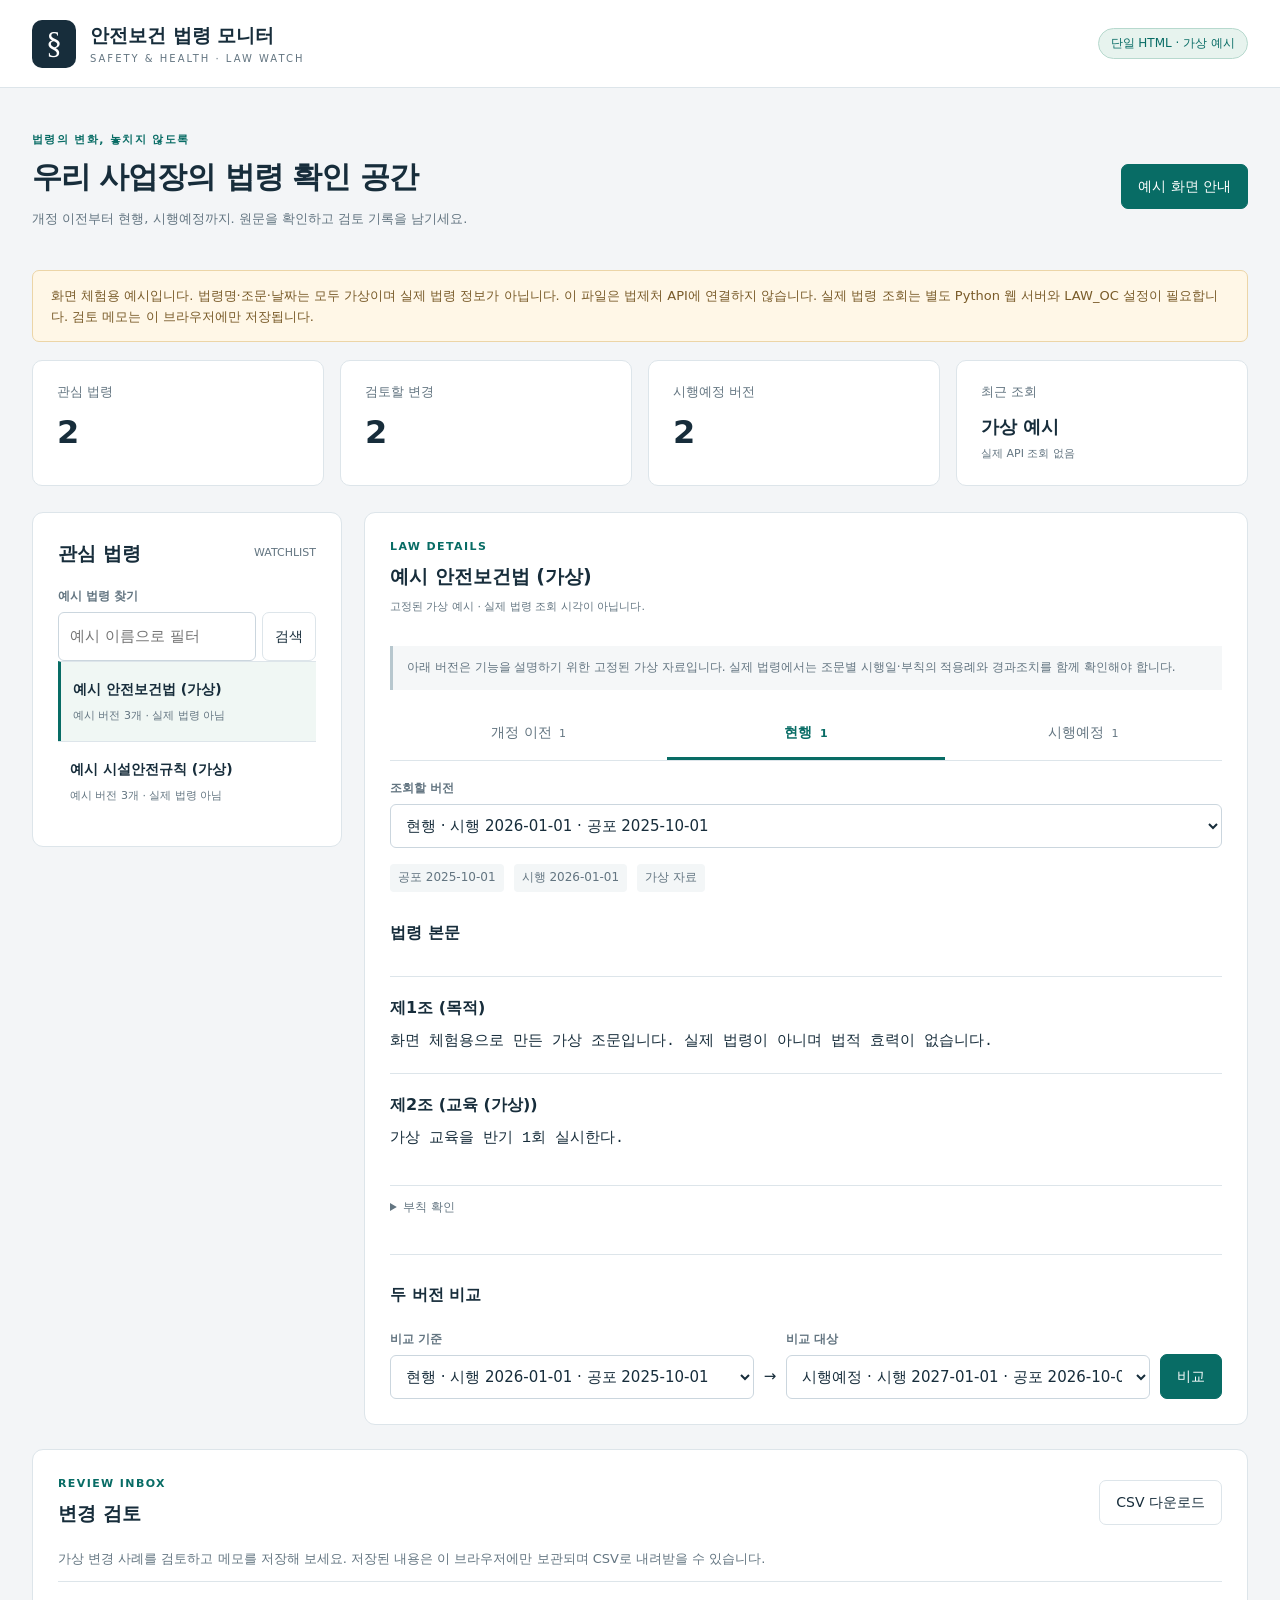
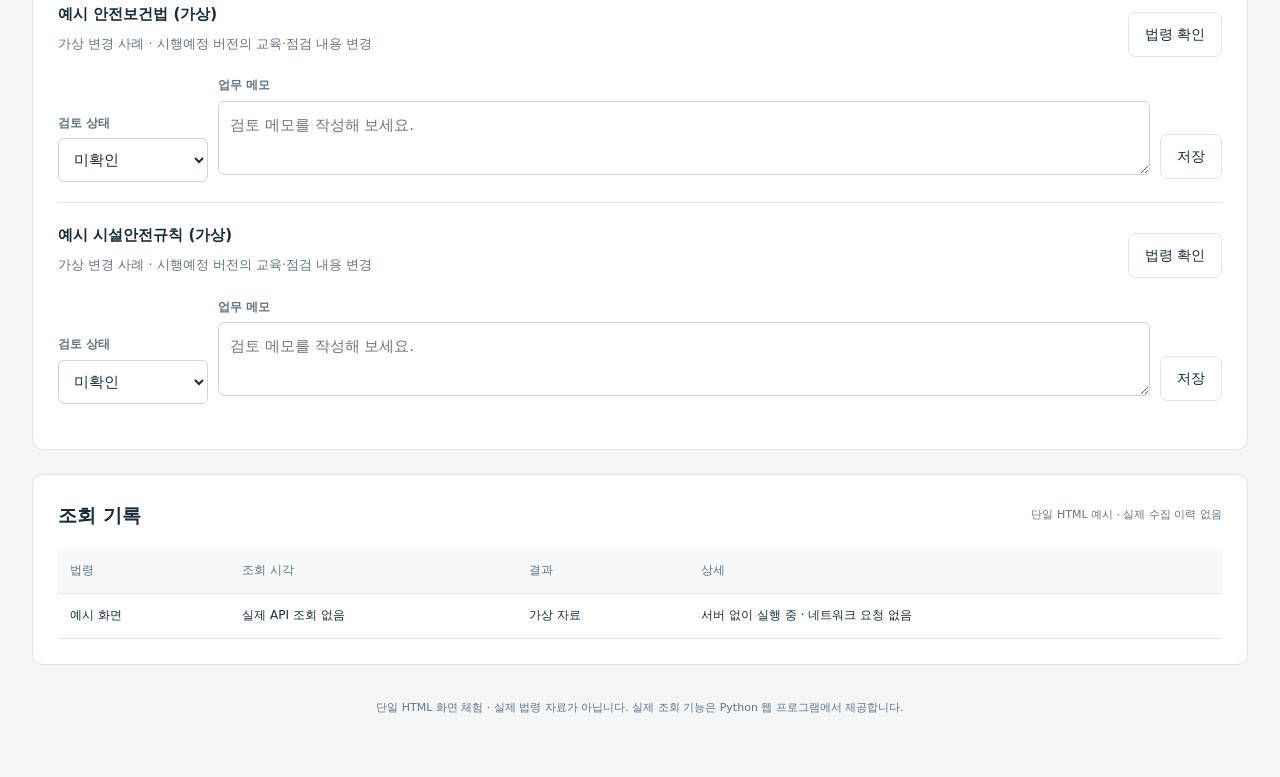
==== index.html @ ccb44c18 "Add standalone HTML preview for browser and GitHub Pages" ====
<!doctype html>
<html lang="ko">
<head>
<meta charset="utf-8"><meta name="viewport" content="width=device-width, initial-scale=1">
<title>안전보건 법령 모니터 · 화면 체험</title>
<style>
:root{--bg:#f3f5f7;--ink:#172d3b;--muted:#637581;--line:#dde5ea;--teal:#086c65;--pale:#e7f3ee;--white:#fff}*{box-sizing:border-box}body{margin:0;background:var(--bg);color:var(--ink);font:15px/1.65 system-ui,-apple-system,'Noto Sans KR',sans-serif}header{height:88px;background:#fff;border-bottom:1px solid var(--line);display:flex;align-items:center;justify-content:space-between;padding:0 max(32px,calc((100vw - 1440px)/2));gap:16px}.brand{display:flex;align-items:center;gap:14px}.brand strong{font-size:19px}.brand small{display:block;letter-spacing:2px;font-size:10px;color:var(--muted)}.logo{background:var(--ink);color:#fff;border-radius:10px;display:grid;place-items:center;font:32px Georgia;width:44px;height:48px}main{max-width:1440px;margin:0 auto;padding:35px 32px}h1{font-size:30px;letter-spacing:-1px;line-height:1.4;margin:7px 0 10px}h2{font-size:19px;margin:0}h3{font-size:16px;margin:12px 0}p{margin:6px 0 12px}button,.button{border:1px solid var(--line);background:#fff;border-radius:7px;padding:10px 16px;font:inherit;font-size:14px;cursor:pointer;color:var(--ink);text-decoration:none;white-space:nowrap}button:hover,.button:hover{border-color:var(--teal);background:#f1f8f5}button:disabled{opacity:.5;cursor:wait}.primary{background:var(--teal);border-color:var(--teal);color:#fff}.primary:hover{background:#07554f;color:#fff}.text-button{border:0;color:var(--muted);background:transparent;padding:5px}.pill{font-size:12px;border:1px solid #b7d9ce;border-radius:20px;padding:5px 12px;color:var(--teal);background:var(--pale)}.hero{display:flex;align-items:center;justify-content:space-between;gap:20px;margin:8px 0 28px}.eyebrow{color:var(--teal);font-size:11px;letter-spacing:1.4px;font-weight:700;margin:0 0 5px}.muted{color:var(--muted);font-size:13px}.stats{display:grid;grid-template-columns:repeat(4,1fr);gap:16px;margin-bottom:26px}.stats>div{background:#fff;border:1px solid var(--line);border-radius:10px;padding:20px 24px}.stats span{display:block;color:var(--muted);font-size:13px}.stats strong{display:block;font-size:32px;font-weight:650;line-height:1.5;margin-top:5px}.stats .small-stat{font-size:18px;margin-top:10px}.stats small{font-size:11px;color:var(--muted)}.workspace{display:grid;grid-template-columns:310px minmax(0,1fr);gap:22px;align-items:start}.panel{background:#fff;border:1px solid var(--line);border-radius:11px;padding:25px;margin-bottom:24px;min-width:0}.section-head{display:flex;align-items:center;justify-content:space-between;gap:15px;margin-bottom:18px}.section-head .muted{font-size:11px}.law-panel{min-height:490px}.empty{text-align:center;padding:85px 12px;color:var(--muted)}.empty h2{color:var(--ink);margin:15px 0 10px}.empty-icon{font:55px Georgia;color:#8cacaa}.compact{padding:30px 12px}label{display:block;font-size:12px;font-weight:600;color:var(--muted);margin:10px 0 5px}input,select,textarea{width:100%;border:1px solid #cbd6de;border-radius:6px;background:#fff;padding:11px;font:inherit;color:var(--ink);min-width:0}input:focus,select:focus,textarea:focus{outline:2px solid #7fb9ad;outline-offset:1px}textarea{resize:vertical;min-height:80px}.input-row{display:flex;gap:6px}.input-row button{padding:8px 12px}summary{cursor:pointer;color:var(--muted);font-size:12px;padding:12px 0}#manual{margin-bottom:20px}#manual button{margin-top:10px}.law-card{display:block;white-space:normal;text-align:left;width:100%;padding:16px 12px;border:0;border-top:1px solid var(--line);border-radius:0}.law-card.selected{border-left:3px solid var(--teal);background:#f0f7f4}.law-card strong{display:block;font-size:14px}.law-card small{display:block;font-size:11px;margin-top:6px;color:var(--muted)}.tabs{display:flex;border-bottom:1px solid var(--line);margin:18px 0}.tabs button{flex:1;border:0;border-bottom:3px solid transparent;border-radius:0;padding:13px 2px;color:var(--muted)}.tabs button.active{border-bottom-color:var(--teal);color:var(--teal);font-weight:700}.tabs span{font-size:11px;margin-left:3px}.annotation{background:#f5f7f8;border-left:3px solid #b7c7ce;color:var(--muted);font-size:12px;padding:11px 14px;line-height:1.8}.notice{padding:14px 18px;background:#e8f4f0;border:1px solid #b8d8cb;border-radius:7px;font-size:13px;margin-bottom:18px;white-space:pre-wrap}.warning{background:#fff7e7;border-color:#ecd5a7;color:#795b29}.error{background:#fff0ef;border-color:#e7bcb6;color:#9d3834}.version-meta{display:flex;gap:10px;flex-wrap:wrap;margin:16px 0;font-size:12px;color:var(--muted)}.version-meta span{padding:4px 8px;background:#f3f6f7;border-radius:4px}a{color:var(--teal)}.article{padding:18px 0;border-top:1px solid var(--line)}.article h3{margin:0 0 9px}.article pre,pre{white-space:pre-wrap;overflow-wrap:anywhere;font:14px/1.9 inherit;margin:0}.article small{color:var(--muted)}.supplementary{border-top:1px solid var(--line);margin-top:15px}.compare-controls{border-top:1px solid var(--line);margin-top:24px;padding-top:15px}.compare-selects{display:flex;gap:10px;align-items:flex-end}.compare-selects>div{flex:1;min-width:0}.compare-selects>span{padding-bottom:10px}.compare-heading,.compare-row{display:grid;grid-template-columns:1fr 1fr;gap:0}.compare-heading{background:#f0f4f5;padding:12px 16px;font-size:12px}.compare-heading strong{padding-right:14px}.diff-item{border:1px solid var(--line);border-top:0}.diff-item h3{font-size:13px;padding:10px 16px;margin:0;background:#fafbfc}.compare-row>div{padding:16px;min-width:0}.compare-row>div+div{border-left:1px solid var(--line)}.diff-item.modified .compare-row>div:first-child,.diff-item.deleted .compare-row>div:first-child{background:#fff5f1}.diff-item.modified .compare-row>div:last-child,.diff-item.added .compare-row>div:last-child{background:#f0f8f2}.tag{display:inline-block;font-size:11px;padding:2px 8px;background:#edf2f5;border-radius:4px;margin-right:8px}.tag.fail{background:#fcebe7;color:#a24336}.tag.ok{background:var(--pale);color:var(--teal)}.checkbox{display:flex;align-items:center;gap:6px}.checkbox input{width:auto}.review-card{border-top:1px solid var(--line);padding:20px 0}.review-title{display:flex;justify-content:space-between;gap:12px;align-items:center}.review-form{display:grid;grid-template-columns:150px 1fr auto;gap:10px;align-items:end}.review-form textarea{min-height:65px}.review-form button{margin-bottom:3px}.table-scroll{overflow-x:auto}table{width:100%;border-collapse:collapse;text-align:left;font-size:12px}th{color:var(--muted);background:#f6f8fa;font-weight:500}th,td{padding:12px;border-bottom:1px solid var(--line)}footer{text-align:center;font-size:11px;color:var(--muted);padding:10px 0 25px}#search-results button{white-space:normal;text-align:left;font-size:12px;width:100%;margin-top:8px}#search-results p{font-size:12px}#compare-supplementary{margin-top:18px}[hidden]{display:none!important}@media(max-width:1000px){.workspace{grid-template-columns:260px minmax(0,1fr)}.panel{padding:18px}.compare-selects{flex-wrap:wrap}.compare-selects button{width:100%}.review-form{grid-template-columns:1fr}.stats>div{padding:16px}.hero h1{font-size:25px}}@media(max-width:720px){main{padding:22px 16px}header{padding:0 16px;height:76px}.brand strong{font-size:15px}.brand small{font-size:8px}.pill{padding:4px 8px}.stats{grid-template-columns:1fr 1fr;gap:10px}.workspace{grid-template-columns:1fr}.hero{align-items:flex-start;flex-direction:column}.hero h1{font-size:24px}.hero .primary{width:100%}.law-panel{min-height:300px}.section-head{align-items:flex-start}.review-title{align-items:flex-start}.compare-row>div{padding:10px}.compare-row pre{font-size:12px}.compare-selects{gap:7px}.compare-heading{padding:10px}.tabs button{font-size:13px}.law-card{padding:12px}.empty{padding:35px 10px}}

</style>
</head>
<body>
<header><div class="brand"><span class="logo">§</span><div><strong>안전보건 법령 모니터</strong><small>SAFETY & HEALTH · LAW WATCH</small></div></div><span class="pill" id="mode">연결 중</span></header>
<main>
<div id="notice" class="notice" role="status" aria-live="polite" hidden></div>
<section class="hero"><div><p class="eyebrow">법령의 변화, 놓치지 않도록</p><h1>우리 사업장의 법령 확인 공간</h1><p class="muted">개정 이전부터 현행, 시행예정까지. 원문을 확인하고 검토 기록을 남기세요.</p></div><button id="check" class="primary">지금 확인</button></section>
<div id="setup" class="notice warning" hidden></div>
<section class="stats" aria-label="모니터링 현황"><div><span>관심 법령</span><strong id="law-count">—</strong></div><div><span>검토할 변경</span><strong id="pending-count">—</strong></div><div><span>시행예정 버전</span><strong id="upcoming-count">—</strong></div><div><span>최근 조회</span><strong id="job-status" class="small-stat">아직 없음</strong><small id="job-time"></small></div></section>
<div class="workspace">
<aside class="panel"><div class="section-head"><h2>관심 법령</h2><span class="muted">WATCHLIST</span></div><form id="search-form"><label for="query">예시 법령 찾기</label><div class="input-row"><input id="query" placeholder="예시 이름으로 필터" maxlength="150" required><button type="submit">검색</button></div></form><div id="search-results" aria-live="polite"></div><div id="law-list"></div></aside>
<section class="panel law-panel"><div id="law-empty" class="empty"><span class="empty-icon">§</span><h2>관심 법령을 선택하세요</h2><p>왼쪽 목록에서 법령을 선택하면<br>버전과 본문을 확인할 수 있습니다.</p></div><div id="law-detail" hidden><div class="section-head"><div><p class="eyebrow">LAW DETAILS</p><h2 id="law-name"></h2><p class="muted" id="last-success"></p></div><button id="remove" class="text-button">관심 해제</button></div><p class="annotation">아래 버전은 기능을 설명하기 위한 고정된 가상 자료입니다. 실제 법령에서는 조문별 시행일·부칙의 적용례와 경과조치를 함께 확인해야 합니다.</p><div class="tabs" role="group" aria-label="법령 버전 구분"><button data-category="previous">개정 이전 <span></span></button><button data-category="current" class="active">현행 <span></span></button><button data-category="upcoming">시행예정 <span></span></button></div><div id="unconfirmed" class="notice warning" hidden></div><label for="version-select">조회할 버전</label><select id="version-select"></select><div id="version-empty" class="empty compact" hidden></div><div id="body" hidden><div class="version-meta" id="version-meta"></div><div class="section-head"><h3>법령 본문</h3><a id="official" target="_blank" rel="noopener noreferrer" hidden>공식 원문 ↗</a></div><div id="articles"></div><details class="supplementary"><summary>부칙 확인</summary><pre id="supplementary"></pre></details></div><section class="compare-controls"><h3>두 버전 비교</h3><div class="compare-selects"><div><label for="before">비교 기준</label><select id="before"></select></div><span>→</span><div><label for="after">비교 대상</label><select id="after"></select></div><button id="compare" class="primary">비교</button></div></section></div></section>
</div>
<section id="comparison" class="panel" hidden><div class="section-head"><div><p class="eyebrow">VERSION COMPARISON</p><h2 id="comparison-title">조문 비교</h2></div><label class="checkbox"><input type="checkbox" id="changes-only" checked> 변경 조문만</label></div><p id="compare-warning" class="annotation"></p><div class="compare-heading"><strong id="before-label">기준 본문</strong><strong id="after-label">대상 본문</strong></div><div id="compare-results"></div><div id="compare-supplementary"></div></section>
<section class="panel"><div class="section-head"><div><p class="eyebrow">REVIEW INBOX</p><h2>변경 검토</h2></div><a class="button" id="download-csv" href="#">CSV 다운로드</a></div><p class="muted">가상 변경 사례를 검토하고 메모를 저장해 보세요. 저장된 내용은 이 브라우저에만 보관되며 CSV로 내려받을 수 있습니다.</p><div id="changes"></div></section>
<section class="panel"><div class="section-head"><h2>조회 기록</h2><span class="muted">단일 HTML 예시 · 실제 수집 이력 없음</span></div><div class="table-scroll"><table><thead><tr><th>법령</th><th>조회 시각</th><th>결과</th><th>상세</th></tr></thead><tbody id="runs"></tbody></table></div></section>
<footer>단일 HTML 화면 체험 · 실제 법령 자료가 아닙니다. 실제 조회 기능은 Python 웹 프로그램에서 제공합니다.</footer>
</main>
<noscript><p>화면 체험을 위해 브라우저의 JavaScript를 켜주세요.</p></noscript><script>
'use strict';
// 단일 HTML 예시 화면: 외부 API, CDN, 서버 요청을 하지 않습니다.
const $=id=>document.getElementById(id);
const STORE='law-monitor-standalone-reviews-v1';
const categories={previous:'개정 이전',current:'현행',upcoming:'시행예정'};
const dates={previous:{effective:'2025-01-01',promulgated:'2024-10-01'},current:{effective:'2026-01-01',promulgated:'2025-10-01'},upcoming:{effective:'2027-01-01',promulgated:'2026-10-01'}};
const examples=[{id:1,name:'예시 안전보건법 (가상)',topic:'교육',texts:['가상 교육을 연 1회 실시한다.','가상 교육을 반기 1회 실시한다.','가상 교육을 분기 1회 실시하고 결과를 기록한다.']},{id:2,name:'예시 시설안전규칙 (가상)',topic:'점검',texts:['가상 시설을 연 1회 점검한다.','가상 시설을 반기 1회 점검한다.','가상 시설을 분기 1회 점검하고 개선 조치를 기록한다.']}];
const state={law:examples[0],category:'current',versions:[],comparison:null,reviews:{},storageAvailable:true};
try{const parsed=JSON.parse(localStorage.getItem(STORE)||'{}');if(parsed&&typeof parsed==='object'&&!Array.isArray(parsed))state.reviews=parsed;}catch{state.storageAvailable=false;}
function node(tag,text,cls){const el=document.createElement(tag);if(text!==undefined)el.textContent=text;if(cls)el.className=cls;return el;}
function notice(text,error=false){$('notice').textContent=text;$('notice').className='notice'+(error?' error':'');$('notice').hidden=false;}
function versions(law){return ['previous','current','upcoming'].map(category=>({id:`${law.id}-${category}`,category,...dates[category],revision:'일부개정 (가상)',law}));}
function articles(version){const law=version.law,index=['previous','current','upcoming'].indexOf(version.category);const rows=[{key:'1',label:'제1조',title:'목적',text:'화면 체험용으로 만든 가상 조문입니다. 실제 법령이 아니며 법적 효력이 없습니다.'},{key:'2',label:'제2조',title:`${law.topic} (가상)`,text:law.texts[index]}];if(version.category==='upcoming')rows.push({key:'3',label:'제3조',title:'기록 보관 (가상)',text:`가상 ${law.topic} 기록을 보관한다.`});return rows;}
function supplement(version){return `가상 부칙\n제1조(시행일) 이 예시 버전은 ${version.effective}부터 적용되는 것으로 가정한다.\n${version.category==='upcoming'?'제2조(경과조치) 이 문구는 부칙 비교를 보여주기 위한 가상 내용이다.':'실제 적용 여부는 공식 원문으로 확인해야 한다.'}`;}
function versionOption(version){const op=node('option',`${categories[version.category]} · 시행 ${version.effective} · 공포 ${version.promulgated}`);op.value=version.id;return op;}
function reviewFor(id){const raw=state.reviews[id];return raw&&typeof raw==='object'?{status:['미확인','검토 중','검토 완료'].includes(raw.status)?raw.status:'미확인',memo:typeof raw.memo==='string'?raw.memo.slice(0,5000):''}:{status:'미확인',memo:''};}
function stats(){$('law-count').textContent=examples.length;$('upcoming-count').textContent=examples.length;$('pending-count').textContent=examples.filter(l=>reviewFor(l.id).status!=='검토 완료').length;$('job-status').textContent='가상 예시';$('job-time').textContent='실제 API 조회 없음';}
function renderList(query=''){$('law-list').replaceChildren();const filtered=examples.filter(l=>l.name.includes(query));for(const law of filtered){const button=node('button',undefined,'law-card'+(law.id===state.law.id?' selected':''));button.append(node('strong',law.name),node('small','예시 버전 3개 · 실제 법령 아님'));button.addEventListener('click',()=>selectLaw(law));$('law-list').append(button);}if(!filtered.length)$('law-list').append(node('p','일치하는 예시 법령이 없습니다.','muted'));}
function selectLaw(law){state.law=law;state.versions=versions(law);$('law-empty').hidden=true;$('law-detail').hidden=false;$('law-name').textContent=law.name;$('last-success').textContent='고정된 가상 예시 · 실제 법령 조회 시각이 아닙니다.';$('comparison').hidden=true;$('before').replaceChildren(...state.versions.map(versionOption));$('after').replaceChildren(...state.versions.map(versionOption));$('before').value=`${law.id}-current`;$('after').value=`${law.id}-upcoming`;for(const button of document.querySelectorAll('.tabs button'))button.querySelector('span').textContent='1';selectCategory(state.category);renderList($('query').value.trim());}
function selectCategory(category){state.category=category;for(const button of document.querySelectorAll('.tabs button')){const active=button.dataset.category===category;button.classList.toggle('active',active);button.setAttribute('aria-pressed',String(active));}$('version-select').replaceChildren(...state.versions.filter(v=>v.category===category).map(versionOption));renderBody();}
function renderBody(){const version=state.versions.find(v=>v.id===$('version-select').value);if(!version)return;$('body').hidden=false;$('version-meta').replaceChildren(...[`공포 ${version.promulgated}`,`시행 ${version.effective}`,'가상 자료'].map(text=>node('span',text)));$('articles').replaceChildren();for(const article of articles(version)){const box=node('article',undefined,'article');box.append(node('h3',`${article.label} (${article.title})`),node('pre',article.text));$('articles').append(box);}$('supplementary').textContent=supplement(version);}
function doCompare(before,after){if(before===after){notice('서로 다른 두 버전을 선택하세요.',true);return;}const a=state.versions.find(v=>v.id===before),b=state.versions.find(v=>v.id===after);if(!a||!b)return;state.comparison={before:a,after:b};$('comparison-title').textContent=`${state.law.name} · 조문 비교`;$('comparison').hidden=false;$('before-label').textContent=`기준 · ${categories[a.category]} / 시행 ${a.effective}`;$('after-label').textContent=`대상 · ${categories[b.category]} / 시행 ${b.effective}`;$('compare-warning').textContent='가상 자료를 조문 번호 기준으로 비교합니다. 실제 서비스에서는 번호 이동·분할·통합, 조문별 시행일과 부칙을 별도로 확인해야 합니다.';renderDiff();$('comparison').scrollIntoView({behavior:'smooth',block:'start'});}
function renderDiff(){const data=state.comparison;if(!data)return;const left=new Map(articles(data.before).map(a=>[a.key,a])),right=new Map(articles(data.after).map(a=>[a.key,a]));$('compare-results').replaceChildren();let count=0;for(const key of new Set([...right.keys(),...left.keys()])){const a=left.get(key),b=right.get(key);const kind=!a?'신설':!b?'삭제':JSON.stringify(a)===JSON.stringify(b)?'변경 없음':'수정';if($('changes-only').checked&&kind==='변경 없음')continue;count++;const classes={신설:'added',삭제:'deleted',수정:'modified'};const box=node('article',undefined,'diff-item '+(classes[kind]||''));const title=node('h3');title.append(node('span',kind,'tag'),document.createTextNode((b||a).label));const columns=node('div',undefined,'compare-row');for(const item of [a,b]){const col=node('div');if(item)col.append(node('strong',item.title),node('pre',item.text));else col.append(node('p','해당 조문 없음','muted'));columns.append(col);}box.append(title,columns);$('compare-results').append(box);}if(!count)$('compare-results').append(node('p','변경된 조문이 없습니다.','empty compact'));$('compare-supplementary').replaceChildren();const leftText=supplement(data.before),rightText=supplement(data.after);const details=node('details');details.append(node('summary',leftText!==rightText?'부칙 변경 있음 — 펼쳐서 확인':'부칙 비교'));const columns=node('div',undefined,'compare-row');for(const text of [leftText,rightText]){const col=node('div');col.append(node('pre',text));columns.append(col);}details.append(columns);$('compare-supplementary').append(details);}
function saveReviews(){try{localStorage.setItem(STORE,JSON.stringify(state.reviews));state.storageAvailable=true;notice('검토 내용을 이 브라우저에 저장했습니다. 다른 기기와는 공유되지 않습니다.');}catch{state.storageAvailable=false;notice('브라우저 저장소를 사용할 수 없습니다. 메모는 이 화면을 닫기 전까지만 유지됩니다. CSV로 내려받아 보관하세요.',true);}stats();}
function renderReviews(){$('changes').replaceChildren();for(const law of examples){const saved=reviewFor(law.id),card=node('article',undefined,'review-card');const heading=node('div',undefined,'review-title'),title=node('div');title.append(node('strong',law.name),node('p','가상 변경 사례 · 시행예정 버전의 교육·점검 내용 변경','muted'));const open=node('button','법령 확인');open.addEventListener('click',()=>{selectLaw(law);$('law-detail').scrollIntoView({behavior:'smooth'});});heading.append(title,open);const form=node('form',undefined,'review-form'),statusWrap=node('div'),memoWrap=node('div'),select=node('select');select.id=`status-${law.id}`;for(const value of ['미확인','검토 중','검토 완료']){const option=node('option',value);option.value=value;select.append(option);}select.value=saved.status;const statusLabel=node('label','검토 상태');statusLabel.htmlFor=select.id;statusWrap.append(statusLabel,select);const memo=node('textarea');memo.id=`memo-${law.id}`;memo.maxLength=5000;memo.value=saved.memo;memo.placeholder='검토 메모를 작성해 보세요.';const memoLabel=node('label','업무 메모');memoLabel.htmlFor=memo.id;memoWrap.append(memoLabel,memo);const save=node('button','저장');save.type='submit';form.append(statusWrap,memoWrap,save);form.addEventListener('submit',event=>{event.preventDefault();state.reviews[law.id]={status:select.value,memo:memo.value};saveReviews();});card.append(heading,form);$('changes').append(card);}}
function downloadCSV(){const safe=value=>{let text=String(value);if(/^[\s]*[=+\-@]/.test(text))text="'"+text;return '"'+text.replaceAll('"','""')+'"';};const data=[['자료구분','법령명','검토 상태','업무 메모'],...examples.map(l=>{const r=reviewFor(l.id);return ['가상 예시 / 실제 법령 아님',l.name,r.status,r.memo];})];const blob=new Blob(['\ufeff'+data.map(row=>row.map(safe).join(',')).join('\r\n')],{type:'text/csv;charset=utf-8'});const url=URL.createObjectURL(blob),link=node('a');link.href=url;link.download='law-monitor-example.csv';document.body.append(link);link.click();link.remove();setTimeout(()=>URL.revokeObjectURL(url),1000);notice('저장된 검토 기록의 CSV를 내려받았습니다. 저장 버튼을 누르지 않은 입력 내용은 포함되지 않습니다.');}
$('mode').textContent='단일 HTML · 가상 예시';$('setup').hidden=false;$('setup').textContent='화면 체험용 예시입니다. 법령명·조문·날짜는 모두 가상이며 실제 법령 정보가 아닙니다. 이 파일은 법제처 API에 연결하지 않습니다. 실제 법령 조회는 별도 Python 웹 서버와 LAW_OC 설정이 필요합니다. 검토 메모는 이 브라우저에만 저장됩니다.';$('remove').hidden=true;$('check').textContent='예시 화면 안내';$('check').addEventListener('click',()=>notice('설치·로그인 없이 사용하는 가상 예시 화면입니다. 왼쪽 법령을 선택하고 버전 탭과 비교 기능을 눌러보세요. 실제 법령을 조회하거나 자동 갱신하지는 않습니다.'));$('search-form').addEventListener('submit',event=>{event.preventDefault();renderList($('query').value.trim());});$('query').addEventListener('input',()=>renderList($('query').value.trim()));for(const button of document.querySelectorAll('.tabs button'))button.addEventListener('click',()=>selectCategory(button.dataset.category));$('version-select').addEventListener('change',renderBody);$('compare').addEventListener('click',()=>doCompare($('before').value,$('after').value));$('changes-only').addEventListener('change',renderDiff);$('download-csv').addEventListener('click',event=>{event.preventDefault();downloadCSV();});$('runs').replaceChildren();const tr=node('tr');for(const value of ['예시 화면','실제 API 조회 없음','가상 자료','서버 없이 실행 중 · 네트워크 요청 없음'])tr.append(node('td',value));$('runs').append(tr);stats();renderReviews();selectLaw(state.law);if(!state.storageAvailable)notice('이 브라우저에서는 메모의 영구 저장이 제한될 수 있습니다. 저장 후 CSV로 보관하세요.',true);

</script></body></html>
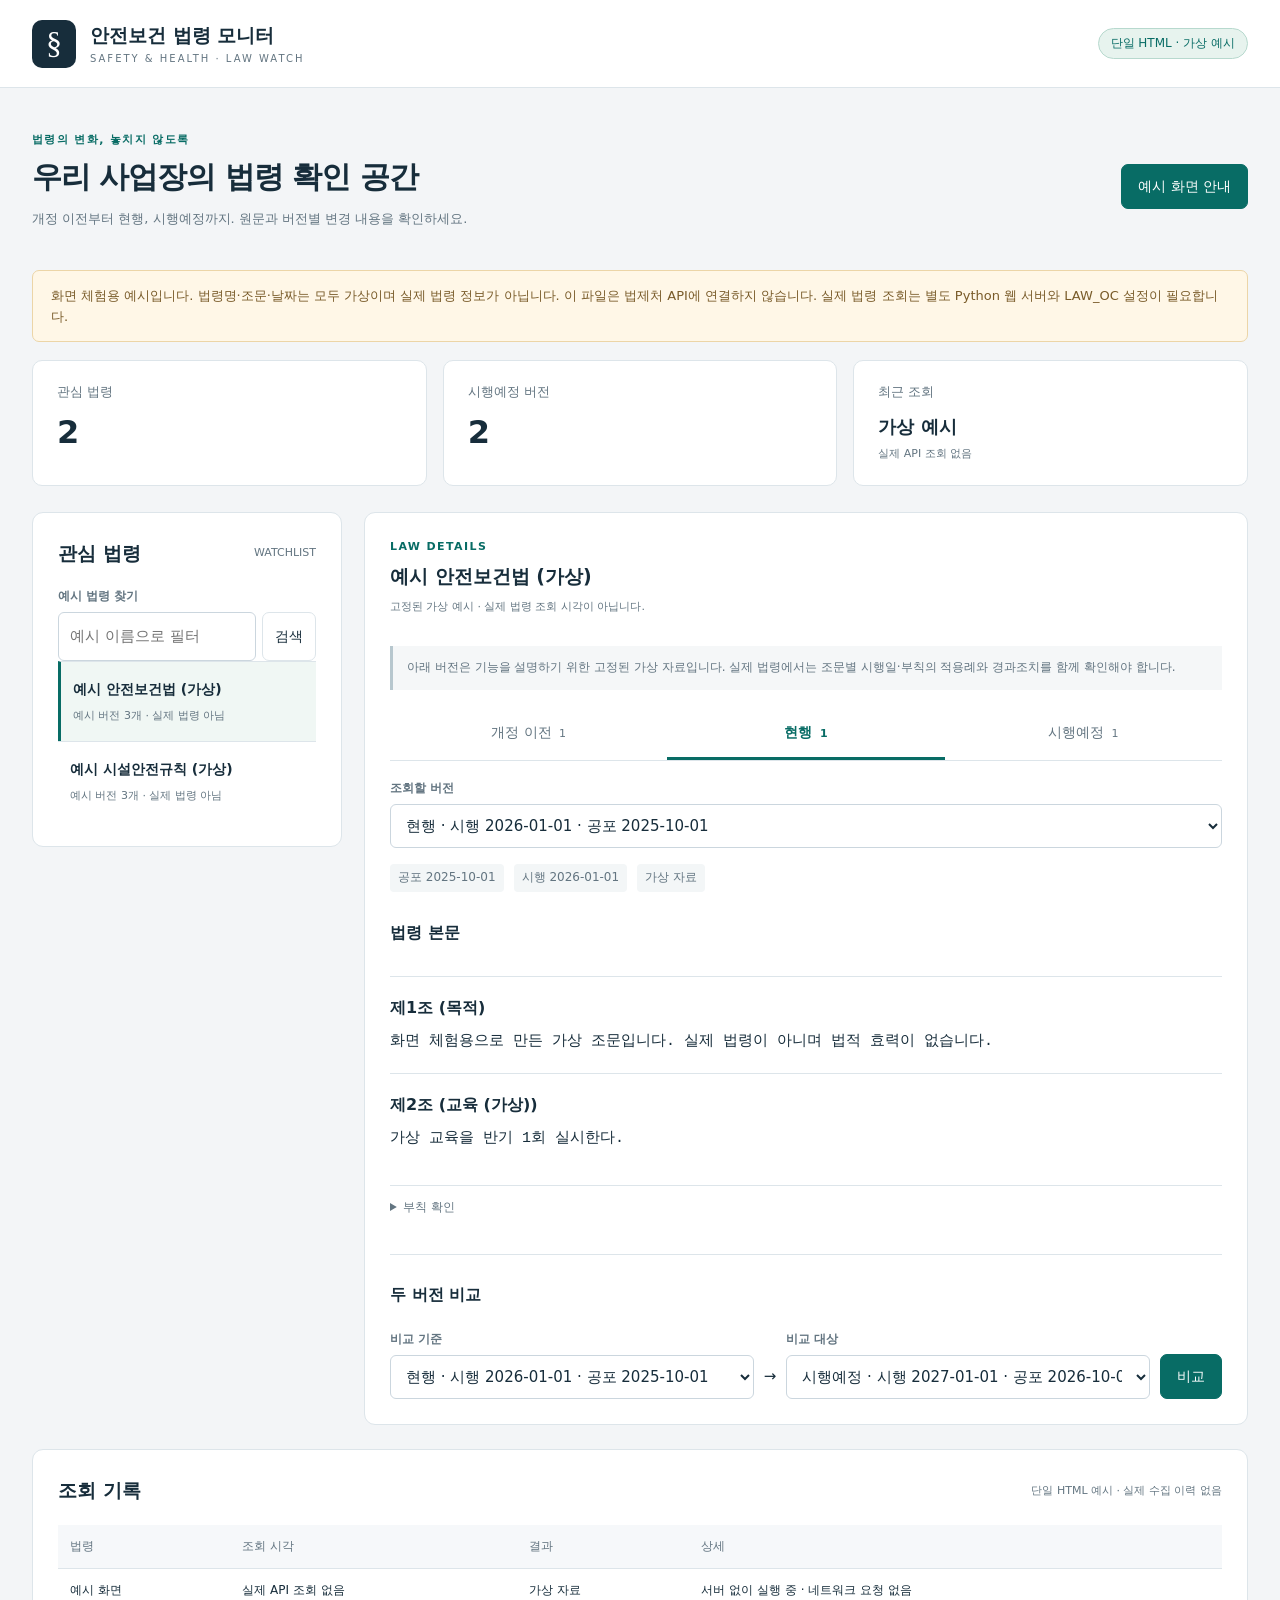
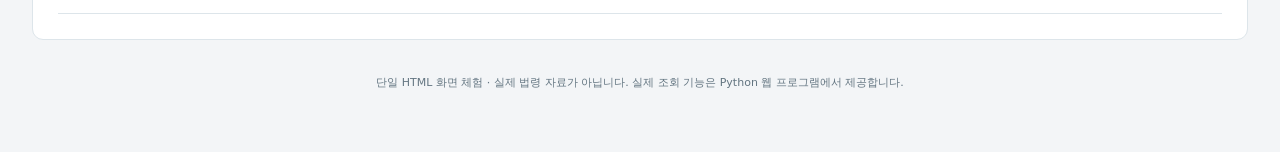
==== commit cb2b61e1: "Remove review inbox and review status functionality" ====
--- a/index.html
+++ b/index.html
@@ -4,7 +4,7 @@
 <meta charset="utf-8"><meta name="viewport" content="width=device-width, initial-scale=1">
 <title>안전보건 법령 모니터 · 화면 체험</title>
 <style>
-:root{--bg:#f3f5f7;--ink:#172d3b;--muted:#637581;--line:#dde5ea;--teal:#086c65;--pale:#e7f3ee;--white:#fff}*{box-sizing:border-box}body{margin:0;background:var(--bg);color:var(--ink);font:15px/1.65 system-ui,-apple-system,'Noto Sans KR',sans-serif}header{height:88px;background:#fff;border-bottom:1px solid var(--line);display:flex;align-items:center;justify-content:space-between;padding:0 max(32px,calc((100vw - 1440px)/2));gap:16px}.brand{display:flex;align-items:center;gap:14px}.brand strong{font-size:19px}.brand small{display:block;letter-spacing:2px;font-size:10px;color:var(--muted)}.logo{background:var(--ink);color:#fff;border-radius:10px;display:grid;place-items:center;font:32px Georgia;width:44px;height:48px}main{max-width:1440px;margin:0 auto;padding:35px 32px}h1{font-size:30px;letter-spacing:-1px;line-height:1.4;margin:7px 0 10px}h2{font-size:19px;margin:0}h3{font-size:16px;margin:12px 0}p{margin:6px 0 12px}button,.button{border:1px solid var(--line);background:#fff;border-radius:7px;padding:10px 16px;font:inherit;font-size:14px;cursor:pointer;color:var(--ink);text-decoration:none;white-space:nowrap}button:hover,.button:hover{border-color:var(--teal);background:#f1f8f5}button:disabled{opacity:.5;cursor:wait}.primary{background:var(--teal);border-color:var(--teal);color:#fff}.primary:hover{background:#07554f;color:#fff}.text-button{border:0;color:var(--muted);background:transparent;padding:5px}.pill{font-size:12px;border:1px solid #b7d9ce;border-radius:20px;padding:5px 12px;color:var(--teal);background:var(--pale)}.hero{display:flex;align-items:center;justify-content:space-between;gap:20px;margin:8px 0 28px}.eyebrow{color:var(--teal);font-size:11px;letter-spacing:1.4px;font-weight:700;margin:0 0 5px}.muted{color:var(--muted);font-size:13px}.stats{display:grid;grid-template-columns:repeat(4,1fr);gap:16px;margin-bottom:26px}.stats>div{background:#fff;border:1px solid var(--line);border-radius:10px;padding:20px 24px}.stats span{display:block;color:var(--muted);font-size:13px}.stats strong{display:block;font-size:32px;font-weight:650;line-height:1.5;margin-top:5px}.stats .small-stat{font-size:18px;margin-top:10px}.stats small{font-size:11px;color:var(--muted)}.workspace{display:grid;grid-template-columns:310px minmax(0,1fr);gap:22px;align-items:start}.panel{background:#fff;border:1px solid var(--line);border-radius:11px;padding:25px;margin-bottom:24px;min-width:0}.section-head{display:flex;align-items:center;justify-content:space-between;gap:15px;margin-bottom:18px}.section-head .muted{font-size:11px}.law-panel{min-height:490px}.empty{text-align:center;padding:85px 12px;color:var(--muted)}.empty h2{color:var(--ink);margin:15px 0 10px}.empty-icon{font:55px Georgia;color:#8cacaa}.compact{padding:30px 12px}label{display:block;font-size:12px;font-weight:600;color:var(--muted);margin:10px 0 5px}input,select,textarea{width:100%;border:1px solid #cbd6de;border-radius:6px;background:#fff;padding:11px;font:inherit;color:var(--ink);min-width:0}input:focus,select:focus,textarea:focus{outline:2px solid #7fb9ad;outline-offset:1px}textarea{resize:vertical;min-height:80px}.input-row{display:flex;gap:6px}.input-row button{padding:8px 12px}summary{cursor:pointer;color:var(--muted);font-size:12px;padding:12px 0}#manual{margin-bottom:20px}#manual button{margin-top:10px}.law-card{display:block;white-space:normal;text-align:left;width:100%;padding:16px 12px;border:0;border-top:1px solid var(--line);border-radius:0}.law-card.selected{border-left:3px solid var(--teal);background:#f0f7f4}.law-card strong{display:block;font-size:14px}.law-card small{display:block;font-size:11px;margin-top:6px;color:var(--muted)}.tabs{display:flex;border-bottom:1px solid var(--line);margin:18px 0}.tabs button{flex:1;border:0;border-bottom:3px solid transparent;border-radius:0;padding:13px 2px;color:var(--muted)}.tabs button.active{border-bottom-color:var(--teal);color:var(--teal);font-weight:700}.tabs span{font-size:11px;margin-left:3px}.annotation{background:#f5f7f8;border-left:3px solid #b7c7ce;color:var(--muted);font-size:12px;padding:11px 14px;line-height:1.8}.notice{padding:14px 18px;background:#e8f4f0;border:1px solid #b8d8cb;border-radius:7px;font-size:13px;margin-bottom:18px;white-space:pre-wrap}.warning{background:#fff7e7;border-color:#ecd5a7;color:#795b29}.error{background:#fff0ef;border-color:#e7bcb6;color:#9d3834}.version-meta{display:flex;gap:10px;flex-wrap:wrap;margin:16px 0;font-size:12px;color:var(--muted)}.version-meta span{padding:4px 8px;background:#f3f6f7;border-radius:4px}a{color:var(--teal)}.article{padding:18px 0;border-top:1px solid var(--line)}.article h3{margin:0 0 9px}.article pre,pre{white-space:pre-wrap;overflow-wrap:anywhere;font:14px/1.9 inherit;margin:0}.article small{color:var(--muted)}.supplementary{border-top:1px solid var(--line);margin-top:15px}.compare-controls{border-top:1px solid var(--line);margin-top:24px;padding-top:15px}.compare-selects{display:flex;gap:10px;align-items:flex-end}.compare-selects>div{flex:1;min-width:0}.compare-selects>span{padding-bottom:10px}.compare-heading,.compare-row{display:grid;grid-template-columns:1fr 1fr;gap:0}.compare-heading{background:#f0f4f5;padding:12px 16px;font-size:12px}.compare-heading strong{padding-right:14px}.diff-item{border:1px solid var(--line);border-top:0}.diff-item h3{font-size:13px;padding:10px 16px;margin:0;background:#fafbfc}.compare-row>div{padding:16px;min-width:0}.compare-row>div+div{border-left:1px solid var(--line)}.diff-item.modified .compare-row>div:first-child,.diff-item.deleted .compare-row>div:first-child{background:#fff5f1}.diff-item.modified .compare-row>div:last-child,.diff-item.added .compare-row>div:last-child{background:#f0f8f2}.tag{display:inline-block;font-size:11px;padding:2px 8px;background:#edf2f5;border-radius:4px;margin-right:8px}.tag.fail{background:#fcebe7;color:#a24336}.tag.ok{background:var(--pale);color:var(--teal)}.checkbox{display:flex;align-items:center;gap:6px}.checkbox input{width:auto}.review-card{border-top:1px solid var(--line);padding:20px 0}.review-title{display:flex;justify-content:space-between;gap:12px;align-items:center}.review-form{display:grid;grid-template-columns:150px 1fr auto;gap:10px;align-items:end}.review-form textarea{min-height:65px}.review-form button{margin-bottom:3px}.table-scroll{overflow-x:auto}table{width:100%;border-collapse:collapse;text-align:left;font-size:12px}th{color:var(--muted);background:#f6f8fa;font-weight:500}th,td{padding:12px;border-bottom:1px solid var(--line)}footer{text-align:center;font-size:11px;color:var(--muted);padding:10px 0 25px}#search-results button{white-space:normal;text-align:left;font-size:12px;width:100%;margin-top:8px}#search-results p{font-size:12px}#compare-supplementary{margin-top:18px}[hidden]{display:none!important}@media(max-width:1000px){.workspace{grid-template-columns:260px minmax(0,1fr)}.panel{padding:18px}.compare-selects{flex-wrap:wrap}.compare-selects button{width:100%}.review-form{grid-template-columns:1fr}.stats>div{padding:16px}.hero h1{font-size:25px}}@media(max-width:720px){main{padding:22px 16px}header{padding:0 16px;height:76px}.brand strong{font-size:15px}.brand small{font-size:8px}.pill{padding:4px 8px}.stats{grid-template-columns:1fr 1fr;gap:10px}.workspace{grid-template-columns:1fr}.hero{align-items:flex-start;flex-direction:column}.hero h1{font-size:24px}.hero .primary{width:100%}.law-panel{min-height:300px}.section-head{align-items:flex-start}.review-title{align-items:flex-start}.compare-row>div{padding:10px}.compare-row pre{font-size:12px}.compare-selects{gap:7px}.compare-heading{padding:10px}.tabs button{font-size:13px}.law-card{padding:12px}.empty{padding:35px 10px}}
+:root{--bg:#f3f5f7;--ink:#172d3b;--muted:#637581;--line:#dde5ea;--teal:#086c65;--pale:#e7f3ee;--white:#fff}*{box-sizing:border-box}body{margin:0;background:var(--bg);color:var(--ink);font:15px/1.65 system-ui,-apple-system,'Noto Sans KR',sans-serif}header{height:88px;background:#fff;border-bottom:1px solid var(--line);display:flex;align-items:center;justify-content:space-between;padding:0 max(32px,calc((100vw - 1440px)/2));gap:16px}.brand{display:flex;align-items:center;gap:14px}.brand strong{font-size:19px}.brand small{display:block;letter-spacing:2px;font-size:10px;color:var(--muted)}.logo{background:var(--ink);color:#fff;border-radius:10px;display:grid;place-items:center;font:32px Georgia;width:44px;height:48px}main{max-width:1440px;margin:0 auto;padding:35px 32px}h1{font-size:30px;letter-spacing:-1px;line-height:1.4;margin:7px 0 10px}h2{font-size:19px;margin:0}h3{font-size:16px;margin:12px 0}p{margin:6px 0 12px}button,.button{border:1px solid var(--line);background:#fff;border-radius:7px;padding:10px 16px;font:inherit;font-size:14px;cursor:pointer;color:var(--ink);text-decoration:none;white-space:nowrap}button:hover,.button:hover{border-color:var(--teal);background:#f1f8f5}button:disabled{opacity:.5;cursor:wait}.primary{background:var(--teal);border-color:var(--teal);color:#fff}.primary:hover{background:#07554f;color:#fff}.text-button{border:0;color:var(--muted);background:transparent;padding:5px}.pill{font-size:12px;border:1px solid #b7d9ce;border-radius:20px;padding:5px 12px;color:var(--teal);background:var(--pale)}.hero{display:flex;align-items:center;justify-content:space-between;gap:20px;margin:8px 0 28px}.eyebrow{color:var(--teal);font-size:11px;letter-spacing:1.4px;font-weight:700;margin:0 0 5px}.muted{color:var(--muted);font-size:13px}.stats{display:grid;grid-template-columns:repeat(3,1fr);gap:16px;margin-bottom:26px}.stats>div{background:#fff;border:1px solid var(--line);border-radius:10px;padding:20px 24px}.stats span{display:block;color:var(--muted);font-size:13px}.stats strong{display:block;font-size:32px;font-weight:650;line-height:1.5;margin-top:5px}.stats .small-stat{font-size:18px;margin-top:10px}.stats small{font-size:11px;color:var(--muted)}.workspace{display:grid;grid-template-columns:310px minmax(0,1fr);gap:22px;align-items:start}.panel{background:#fff;border:1px solid var(--line);border-radius:11px;padding:25px;margin-bottom:24px;min-width:0}.section-head{display:flex;align-items:center;justify-content:space-between;gap:15px;margin-bottom:18px}.section-head .muted{font-size:11px}.law-panel{min-height:490px}.empty{text-align:center;padding:85px 12px;color:var(--muted)}.empty h2{color:var(--ink);margin:15px 0 10px}.empty-icon{font:55px Georgia;color:#8cacaa}.compact{padding:30px 12px}label{display:block;font-size:12px;font-weight:600;color:var(--muted);margin:10px 0 5px}input,select,textarea{width:100%;border:1px solid #cbd6de;border-radius:6px;background:#fff;padding:11px;font:inherit;color:var(--ink);min-width:0}input:focus,select:focus,textarea:focus{outline:2px solid #7fb9ad;outline-offset:1px}textarea{resize:vertical;min-height:80px}.input-row{display:flex;gap:6px}.input-row button{padding:8px 12px}summary{cursor:pointer;color:var(--muted);font-size:12px;padding:12px 0}#manual{margin-bottom:20px}#manual button{margin-top:10px}.law-card{display:block;white-space:normal;text-align:left;width:100%;padding:16px 12px;border:0;border-top:1px solid var(--line);border-radius:0}.law-card.selected{border-left:3px solid var(--teal);background:#f0f7f4}.law-card strong{display:block;font-size:14px}.law-card small{display:block;font-size:11px;margin-top:6px;color:var(--muted)}.tabs{display:flex;border-bottom:1px solid var(--line);margin:18px 0}.tabs button{flex:1;border:0;border-bottom:3px solid transparent;border-radius:0;padding:13px 2px;color:var(--muted)}.tabs button.active{border-bottom-color:var(--teal);color:var(--teal);font-weight:700}.tabs span{font-size:11px;margin-left:3px}.annotation{background:#f5f7f8;border-left:3px solid #b7c7ce;color:var(--muted);font-size:12px;padding:11px 14px;line-height:1.8}.notice{padding:14px 18px;background:#e8f4f0;border:1px solid #b8d8cb;border-radius:7px;font-size:13px;margin-bottom:18px;white-space:pre-wrap}.warning{background:#fff7e7;border-color:#ecd5a7;color:#795b29}.error{background:#fff0ef;border-color:#e7bcb6;color:#9d3834}.version-meta{display:flex;gap:10px;flex-wrap:wrap;margin:16px 0;font-size:12px;color:var(--muted)}.version-meta span{padding:4px 8px;background:#f3f6f7;border-radius:4px}a{color:var(--teal)}.article{padding:18px 0;border-top:1px solid var(--line)}.article h3{margin:0 0 9px}.article pre,pre{white-space:pre-wrap;overflow-wrap:anywhere;font:14px/1.9 inherit;margin:0}.article small{color:var(--muted)}.supplementary{border-top:1px solid var(--line);margin-top:15px}.compare-controls{border-top:1px solid var(--line);margin-top:24px;padding-top:15px}.compare-selects{display:flex;gap:10px;align-items:flex-end}.compare-selects>div{flex:1;min-width:0}.compare-selects>span{padding-bottom:10px}.compare-heading,.compare-row{display:grid;grid-template-columns:1fr 1fr;gap:0}.compare-heading{background:#f0f4f5;padding:12px 16px;font-size:12px}.compare-heading strong{padding-right:14px}.diff-item{border:1px solid var(--line);border-top:0}.diff-item h3{font-size:13px;padding:10px 16px;margin:0;background:#fafbfc}.compare-row>div{padding:16px;min-width:0}.compare-row>div+div{border-left:1px solid var(--line)}.diff-item.modified .compare-row>div:first-child,.diff-item.deleted .compare-row>div:first-child{background:#fff5f1}.diff-item.modified .compare-row>div:last-child,.diff-item.added .compare-row>div:last-child{background:#f0f8f2}.tag{display:inline-block;font-size:11px;padding:2px 8px;background:#edf2f5;border-radius:4px;margin-right:8px}.tag.fail{background:#fcebe7;color:#a24336}.tag.ok{background:var(--pale);color:var(--teal)}.checkbox{display:flex;align-items:center;gap:6px}.checkbox input{width:auto}.table-scroll{overflow-x:auto}table{width:100%;border-collapse:collapse;text-align:left;font-size:12px}th{color:var(--muted);background:#f6f8fa;font-weight:500}th,td{padding:12px;border-bottom:1px solid var(--line)}footer{text-align:center;font-size:11px;color:var(--muted);padding:10px 0 25px}#search-results button{white-space:normal;text-align:left;font-size:12px;width:100%;margin-top:8px}#search-results p{font-size:12px}#compare-supplementary{margin-top:18px}[hidden]{display:none!important}@media(max-width:1000px){.workspace{grid-template-columns:260px minmax(0,1fr)}.panel{padding:18px}.compare-selects{flex-wrap:wrap}.compare-selects button{width:100%}.stats>div{padding:16px}.hero h1{font-size:25px}}@media(max-width:720px){main{padding:22px 16px}header{padding:0 16px;height:76px}.brand strong{font-size:15px}.brand small{font-size:8px}.pill{padding:4px 8px}.stats{grid-template-columns:1fr 1fr;gap:10px}.workspace{grid-template-columns:1fr}.hero{align-items:flex-start;flex-direction:column}.hero h1{font-size:24px}.hero .primary{width:100%}.law-panel{min-height:300px}.section-head{align-items:flex-start}.compare-row>div{padding:10px}.compare-row pre{font-size:12px}.compare-selects{gap:7px}.compare-heading{padding:10px}.tabs button{font-size:13px}.law-card{padding:12px}.empty{padding:35px 10px}}
 
 </style>
 </head>
@@ -12,15 +12,14 @@
 <header><div class="brand"><span class="logo">§</span><div><strong>안전보건 법령 모니터</strong><small>SAFETY & HEALTH · LAW WATCH</small></div></div><span class="pill" id="mode">연결 중</span></header>
 <main>
 <div id="notice" class="notice" role="status" aria-live="polite" hidden></div>
-<section class="hero"><div><p class="eyebrow">법령의 변화, 놓치지 않도록</p><h1>우리 사업장의 법령 확인 공간</h1><p class="muted">개정 이전부터 현행, 시행예정까지. 원문을 확인하고 검토 기록을 남기세요.</p></div><button id="check" class="primary">지금 확인</button></section>
+<section class="hero"><div><p class="eyebrow">법령의 변화, 놓치지 않도록</p><h1>우리 사업장의 법령 확인 공간</h1><p class="muted">개정 이전부터 현행, 시행예정까지. 원문과 버전별 변경 내용을 확인하세요.</p></div><button id="check" class="primary">지금 확인</button></section>
 <div id="setup" class="notice warning" hidden></div>
-<section class="stats" aria-label="모니터링 현황"><div><span>관심 법령</span><strong id="law-count">—</strong></div><div><span>검토할 변경</span><strong id="pending-count">—</strong></div><div><span>시행예정 버전</span><strong id="upcoming-count">—</strong></div><div><span>최근 조회</span><strong id="job-status" class="small-stat">아직 없음</strong><small id="job-time"></small></div></section>
+<section class="stats" aria-label="모니터링 현황"><div><span>관심 법령</span><strong id="law-count">—</strong></div><div><span>시행예정 버전</span><strong id="upcoming-count">—</strong></div><div><span>최근 조회</span><strong id="job-status" class="small-stat">아직 없음</strong><small id="job-time"></small></div></section>
 <div class="workspace">
 <aside class="panel"><div class="section-head"><h2>관심 법령</h2><span class="muted">WATCHLIST</span></div><form id="search-form"><label for="query">예시 법령 찾기</label><div class="input-row"><input id="query" placeholder="예시 이름으로 필터" maxlength="150" required><button type="submit">검색</button></div></form><div id="search-results" aria-live="polite"></div><div id="law-list"></div></aside>
 <section class="panel law-panel"><div id="law-empty" class="empty"><span class="empty-icon">§</span><h2>관심 법령을 선택하세요</h2><p>왼쪽 목록에서 법령을 선택하면<br>버전과 본문을 확인할 수 있습니다.</p></div><div id="law-detail" hidden><div class="section-head"><div><p class="eyebrow">LAW DETAILS</p><h2 id="law-name"></h2><p class="muted" id="last-success"></p></div><button id="remove" class="text-button">관심 해제</button></div><p class="annotation">아래 버전은 기능을 설명하기 위한 고정된 가상 자료입니다. 실제 법령에서는 조문별 시행일·부칙의 적용례와 경과조치를 함께 확인해야 합니다.</p><div class="tabs" role="group" aria-label="법령 버전 구분"><button data-category="previous">개정 이전 <span></span></button><button data-category="current" class="active">현행 <span></span></button><button data-category="upcoming">시행예정 <span></span></button></div><div id="unconfirmed" class="notice warning" hidden></div><label for="version-select">조회할 버전</label><select id="version-select"></select><div id="version-empty" class="empty compact" hidden></div><div id="body" hidden><div class="version-meta" id="version-meta"></div><div class="section-head"><h3>법령 본문</h3><a id="official" target="_blank" rel="noopener noreferrer" hidden>공식 원문 ↗</a></div><div id="articles"></div><details class="supplementary"><summary>부칙 확인</summary><pre id="supplementary"></pre></details></div><section class="compare-controls"><h3>두 버전 비교</h3><div class="compare-selects"><div><label for="before">비교 기준</label><select id="before"></select></div><span>→</span><div><label for="after">비교 대상</label><select id="after"></select></div><button id="compare" class="primary">비교</button></div></section></div></section>
 </div>
 <section id="comparison" class="panel" hidden><div class="section-head"><div><p class="eyebrow">VERSION COMPARISON</p><h2 id="comparison-title">조문 비교</h2></div><label class="checkbox"><input type="checkbox" id="changes-only" checked> 변경 조문만</label></div><p id="compare-warning" class="annotation"></p><div class="compare-heading"><strong id="before-label">기준 본문</strong><strong id="after-label">대상 본문</strong></div><div id="compare-results"></div><div id="compare-supplementary"></div></section>
-<section class="panel"><div class="section-head"><div><p class="eyebrow">REVIEW INBOX</p><h2>변경 검토</h2></div><a class="button" id="download-csv" href="#">CSV 다운로드</a></div><p class="muted">가상 변경 사례를 검토하고 메모를 저장해 보세요. 저장된 내용은 이 브라우저에만 보관되며 CSV로 내려받을 수 있습니다.</p><div id="changes"></div></section>
 <section class="panel"><div class="section-head"><h2>조회 기록</h2><span class="muted">단일 HTML 예시 · 실제 수집 이력 없음</span></div><div class="table-scroll"><table><thead><tr><th>법령</th><th>조회 시각</th><th>결과</th><th>상세</th></tr></thead><tbody id="runs"></tbody></table></div></section>
 <footer>단일 HTML 화면 체험 · 실제 법령 자료가 아닙니다. 실제 조회 기능은 Python 웹 프로그램에서 제공합니다.</footer>
 </main>
@@ -28,29 +27,23 @@
 'use strict';
 // 단일 HTML 예시 화면: 외부 API, CDN, 서버 요청을 하지 않습니다.
 const $=id=>document.getElementById(id);
-const STORE='law-monitor-standalone-reviews-v1';
 const categories={previous:'개정 이전',current:'현행',upcoming:'시행예정'};
 const dates={previous:{effective:'2025-01-01',promulgated:'2024-10-01'},current:{effective:'2026-01-01',promulgated:'2025-10-01'},upcoming:{effective:'2027-01-01',promulgated:'2026-10-01'}};
 const examples=[{id:1,name:'예시 안전보건법 (가상)',topic:'교육',texts:['가상 교육을 연 1회 실시한다.','가상 교육을 반기 1회 실시한다.','가상 교육을 분기 1회 실시하고 결과를 기록한다.']},{id:2,name:'예시 시설안전규칙 (가상)',topic:'점검',texts:['가상 시설을 연 1회 점검한다.','가상 시설을 반기 1회 점검한다.','가상 시설을 분기 1회 점검하고 개선 조치를 기록한다.']}];
-const state={law:examples[0],category:'current',versions:[],comparison:null,reviews:{},storageAvailable:true};
-try{const parsed=JSON.parse(localStorage.getItem(STORE)||'{}');if(parsed&&typeof parsed==='object'&&!Array.isArray(parsed))state.reviews=parsed;}catch{state.storageAvailable=false;}
+const state={law:examples[0],category:'current',versions:[],comparison:null};
 function node(tag,text,cls){const el=document.createElement(tag);if(text!==undefined)el.textContent=text;if(cls)el.className=cls;return el;}
 function notice(text,error=false){$('notice').textContent=text;$('notice').className='notice'+(error?' error':'');$('notice').hidden=false;}
 function versions(law){return ['previous','current','upcoming'].map(category=>({id:`${law.id}-${category}`,category,...dates[category],revision:'일부개정 (가상)',law}));}
 function articles(version){const law=version.law,index=['previous','current','upcoming'].indexOf(version.category);const rows=[{key:'1',label:'제1조',title:'목적',text:'화면 체험용으로 만든 가상 조문입니다. 실제 법령이 아니며 법적 효력이 없습니다.'},{key:'2',label:'제2조',title:`${law.topic} (가상)`,text:law.texts[index]}];if(version.category==='upcoming')rows.push({key:'3',label:'제3조',title:'기록 보관 (가상)',text:`가상 ${law.topic} 기록을 보관한다.`});return rows;}
 function supplement(version){return `가상 부칙\n제1조(시행일) 이 예시 버전은 ${version.effective}부터 적용되는 것으로 가정한다.\n${version.category==='upcoming'?'제2조(경과조치) 이 문구는 부칙 비교를 보여주기 위한 가상 내용이다.':'실제 적용 여부는 공식 원문으로 확인해야 한다.'}`;}
 function versionOption(version){const op=node('option',`${categories[version.category]} · 시행 ${version.effective} · 공포 ${version.promulgated}`);op.value=version.id;return op;}
-function reviewFor(id){const raw=state.reviews[id];return raw&&typeof raw==='object'?{status:['미확인','검토 중','검토 완료'].includes(raw.status)?raw.status:'미확인',memo:typeof raw.memo==='string'?raw.memo.slice(0,5000):''}:{status:'미확인',memo:''};}
-function stats(){$('law-count').textContent=examples.length;$('upcoming-count').textContent=examples.length;$('pending-count').textContent=examples.filter(l=>reviewFor(l.id).status!=='검토 완료').length;$('job-status').textContent='가상 예시';$('job-time').textContent='실제 API 조회 없음';}
+function stats(){$('law-count').textContent=examples.length;$('upcoming-count').textContent=examples.length;$('job-status').textContent='가상 예시';$('job-time').textContent='실제 API 조회 없음';}
 function renderList(query=''){$('law-list').replaceChildren();const filtered=examples.filter(l=>l.name.includes(query));for(const law of filtered){const button=node('button',undefined,'law-card'+(law.id===state.law.id?' selected':''));button.append(node('strong',law.name),node('small','예시 버전 3개 · 실제 법령 아님'));button.addEventListener('click',()=>selectLaw(law));$('law-list').append(button);}if(!filtered.length)$('law-list').append(node('p','일치하는 예시 법령이 없습니다.','muted'));}
 function selectLaw(law){state.law=law;state.versions=versions(law);$('law-empty').hidden=true;$('law-detail').hidden=false;$('law-name').textContent=law.name;$('last-success').textContent='고정된 가상 예시 · 실제 법령 조회 시각이 아닙니다.';$('comparison').hidden=true;$('before').replaceChildren(...state.versions.map(versionOption));$('after').replaceChildren(...state.versions.map(versionOption));$('before').value=`${law.id}-current`;$('after').value=`${law.id}-upcoming`;for(const button of document.querySelectorAll('.tabs button'))button.querySelector('span').textContent='1';selectCategory(state.category);renderList($('query').value.trim());}
 function selectCategory(category){state.category=category;for(const button of document.querySelectorAll('.tabs button')){const active=button.dataset.category===category;button.classList.toggle('active',active);button.setAttribute('aria-pressed',String(active));}$('version-select').replaceChildren(...state.versions.filter(v=>v.category===category).map(versionOption));renderBody();}
 function renderBody(){const version=state.versions.find(v=>v.id===$('version-select').value);if(!version)return;$('body').hidden=false;$('version-meta').replaceChildren(...[`공포 ${version.promulgated}`,`시행 ${version.effective}`,'가상 자료'].map(text=>node('span',text)));$('articles').replaceChildren();for(const article of articles(version)){const box=node('article',undefined,'article');box.append(node('h3',`${article.label} (${article.title})`),node('pre',article.text));$('articles').append(box);}$('supplementary').textContent=supplement(version);}
 function doCompare(before,after){if(before===after){notice('서로 다른 두 버전을 선택하세요.',true);return;}const a=state.versions.find(v=>v.id===before),b=state.versions.find(v=>v.id===after);if(!a||!b)return;state.comparison={before:a,after:b};$('comparison-title').textContent=`${state.law.name} · 조문 비교`;$('comparison').hidden=false;$('before-label').textContent=`기준 · ${categories[a.category]} / 시행 ${a.effective}`;$('after-label').textContent=`대상 · ${categories[b.category]} / 시행 ${b.effective}`;$('compare-warning').textContent='가상 자료를 조문 번호 기준으로 비교합니다. 실제 서비스에서는 번호 이동·분할·통합, 조문별 시행일과 부칙을 별도로 확인해야 합니다.';renderDiff();$('comparison').scrollIntoView({behavior:'smooth',block:'start'});}
 function renderDiff(){const data=state.comparison;if(!data)return;const left=new Map(articles(data.before).map(a=>[a.key,a])),right=new Map(articles(data.after).map(a=>[a.key,a]));$('compare-results').replaceChildren();let count=0;for(const key of new Set([...right.keys(),...left.keys()])){const a=left.get(key),b=right.get(key);const kind=!a?'신설':!b?'삭제':JSON.stringify(a)===JSON.stringify(b)?'변경 없음':'수정';if($('changes-only').checked&&kind==='변경 없음')continue;count++;const classes={신설:'added',삭제:'deleted',수정:'modified'};const box=node('article',undefined,'diff-item '+(classes[kind]||''));const title=node('h3');title.append(node('span',kind,'tag'),document.createTextNode((b||a).label));const columns=node('div',undefined,'compare-row');for(const item of [a,b]){const col=node('div');if(item)col.append(node('strong',item.title),node('pre',item.text));else col.append(node('p','해당 조문 없음','muted'));columns.append(col);}box.append(title,columns);$('compare-results').append(box);}if(!count)$('compare-results').append(node('p','변경된 조문이 없습니다.','empty compact'));$('compare-supplementary').replaceChildren();const leftText=supplement(data.before),rightText=supplement(data.after);const details=node('details');details.append(node('summary',leftText!==rightText?'부칙 변경 있음 — 펼쳐서 확인':'부칙 비교'));const columns=node('div',undefined,'compare-row');for(const text of [leftText,rightText]){const col=node('div');col.append(node('pre',text));columns.append(col);}details.append(columns);$('compare-supplementary').append(details);}
-function saveReviews(){try{localStorage.setItem(STORE,JSON.stringify(state.reviews));state.storageAvailable=true;notice('검토 내용을 이 브라우저에 저장했습니다. 다른 기기와는 공유되지 않습니다.');}catch{state.storageAvailable=false;notice('브라우저 저장소를 사용할 수 없습니다. 메모는 이 화면을 닫기 전까지만 유지됩니다. CSV로 내려받아 보관하세요.',true);}stats();}
-function renderReviews(){$('changes').replaceChildren();for(const law of examples){const saved=reviewFor(law.id),card=node('article',undefined,'review-card');const heading=node('div',undefined,'review-title'),title=node('div');title.append(node('strong',law.name),node('p','가상 변경 사례 · 시행예정 버전의 교육·점검 내용 변경','muted'));const open=node('button','법령 확인');open.addEventListener('click',()=>{selectLaw(law);$('law-detail').scrollIntoView({behavior:'smooth'});});heading.append(title,open);const form=node('form',undefined,'review-form'),statusWrap=node('div'),memoWrap=node('div'),select=node('select');select.id=`status-${law.id}`;for(const value of ['미확인','검토 중','검토 완료']){const option=node('option',value);option.value=value;select.append(option);}select.value=saved.status;const statusLabel=node('label','검토 상태');statusLabel.htmlFor=select.id;statusWrap.append(statusLabel,select);const memo=node('textarea');memo.id=`memo-${law.id}`;memo.maxLength=5000;memo.value=saved.memo;memo.placeholder='검토 메모를 작성해 보세요.';const memoLabel=node('label','업무 메모');memoLabel.htmlFor=memo.id;memoWrap.append(memoLabel,memo);const save=node('button','저장');save.type='submit';form.append(statusWrap,memoWrap,save);form.addEventListener('submit',event=>{event.preventDefault();state.reviews[law.id]={status:select.value,memo:memo.value};saveReviews();});card.append(heading,form);$('changes').append(card);}}
-function downloadCSV(){const safe=value=>{let text=String(value);if(/^[\s]*[=+\-@]/.test(text))text="'"+text;return '"'+text.replaceAll('"','""')+'"';};const data=[['자료구분','법령명','검토 상태','업무 메모'],...examples.map(l=>{const r=reviewFor(l.id);return ['가상 예시 / 실제 법령 아님',l.name,r.status,r.memo];})];const blob=new Blob(['\ufeff'+data.map(row=>row.map(safe).join(',')).join('\r\n')],{type:'text/csv;charset=utf-8'});const url=URL.createObjectURL(blob),link=node('a');link.href=url;link.download='law-monitor-example.csv';document.body.append(link);link.click();link.remove();setTimeout(()=>URL.revokeObjectURL(url),1000);notice('저장된 검토 기록의 CSV를 내려받았습니다. 저장 버튼을 누르지 않은 입력 내용은 포함되지 않습니다.');}
-$('mode').textContent='단일 HTML · 가상 예시';$('setup').hidden=false;$('setup').textContent='화면 체험용 예시입니다. 법령명·조문·날짜는 모두 가상이며 실제 법령 정보가 아닙니다. 이 파일은 법제처 API에 연결하지 않습니다. 실제 법령 조회는 별도 Python 웹 서버와 LAW_OC 설정이 필요합니다. 검토 메모는 이 브라우저에만 저장됩니다.';$('remove').hidden=true;$('check').textContent='예시 화면 안내';$('check').addEventListener('click',()=>notice('설치·로그인 없이 사용하는 가상 예시 화면입니다. 왼쪽 법령을 선택하고 버전 탭과 비교 기능을 눌러보세요. 실제 법령을 조회하거나 자동 갱신하지는 않습니다.'));$('search-form').addEventListener('submit',event=>{event.preventDefault();renderList($('query').value.trim());});$('query').addEventListener('input',()=>renderList($('query').value.trim()));for(const button of document.querySelectorAll('.tabs button'))button.addEventListener('click',()=>selectCategory(button.dataset.category));$('version-select').addEventListener('change',renderBody);$('compare').addEventListener('click',()=>doCompare($('before').value,$('after').value));$('changes-only').addEventListener('change',renderDiff);$('download-csv').addEventListener('click',event=>{event.preventDefault();downloadCSV();});$('runs').replaceChildren();const tr=node('tr');for(const value of ['예시 화면','실제 API 조회 없음','가상 자료','서버 없이 실행 중 · 네트워크 요청 없음'])tr.append(node('td',value));$('runs').append(tr);stats();renderReviews();selectLaw(state.law);if(!state.storageAvailable)notice('이 브라우저에서는 메모의 영구 저장이 제한될 수 있습니다. 저장 후 CSV로 보관하세요.',true);
+$('mode').textContent='단일 HTML · 가상 예시';$('setup').hidden=false;$('setup').textContent='화면 체험용 예시입니다. 법령명·조문·날짜는 모두 가상이며 실제 법령 정보가 아닙니다. 이 파일은 법제처 API에 연결하지 않습니다. 실제 법령 조회는 별도 Python 웹 서버와 LAW_OC 설정이 필요합니다.';$('remove').hidden=true;$('check').textContent='예시 화면 안내';$('check').addEventListener('click',()=>notice('설치·로그인 없이 사용하는 가상 예시 화면입니다. 왼쪽 법령을 선택하고 버전 탭과 비교 기능을 눌러보세요. 실제 법령을 조회하거나 자동 갱신하지는 않습니다.'));$('search-form').addEventListener('submit',event=>{event.preventDefault();renderList($('query').value.trim());});$('query').addEventListener('input',()=>renderList($('query').value.trim()));for(const button of document.querySelectorAll('.tabs button'))button.addEventListener('click',()=>selectCategory(button.dataset.category));$('version-select').addEventListener('change',renderBody);$('compare').addEventListener('click',()=>doCompare($('before').value,$('after').value));$('changes-only').addEventListener('change',renderDiff);$('runs').replaceChildren();const tr=node('tr');for(const value of ['예시 화면','실제 API 조회 없음','가상 자료','서버 없이 실행 중 · 네트워크 요청 없음'])tr.append(node('td',value));$('runs').append(tr);stats();selectLaw(state.law);
 
 </script></body></html>
